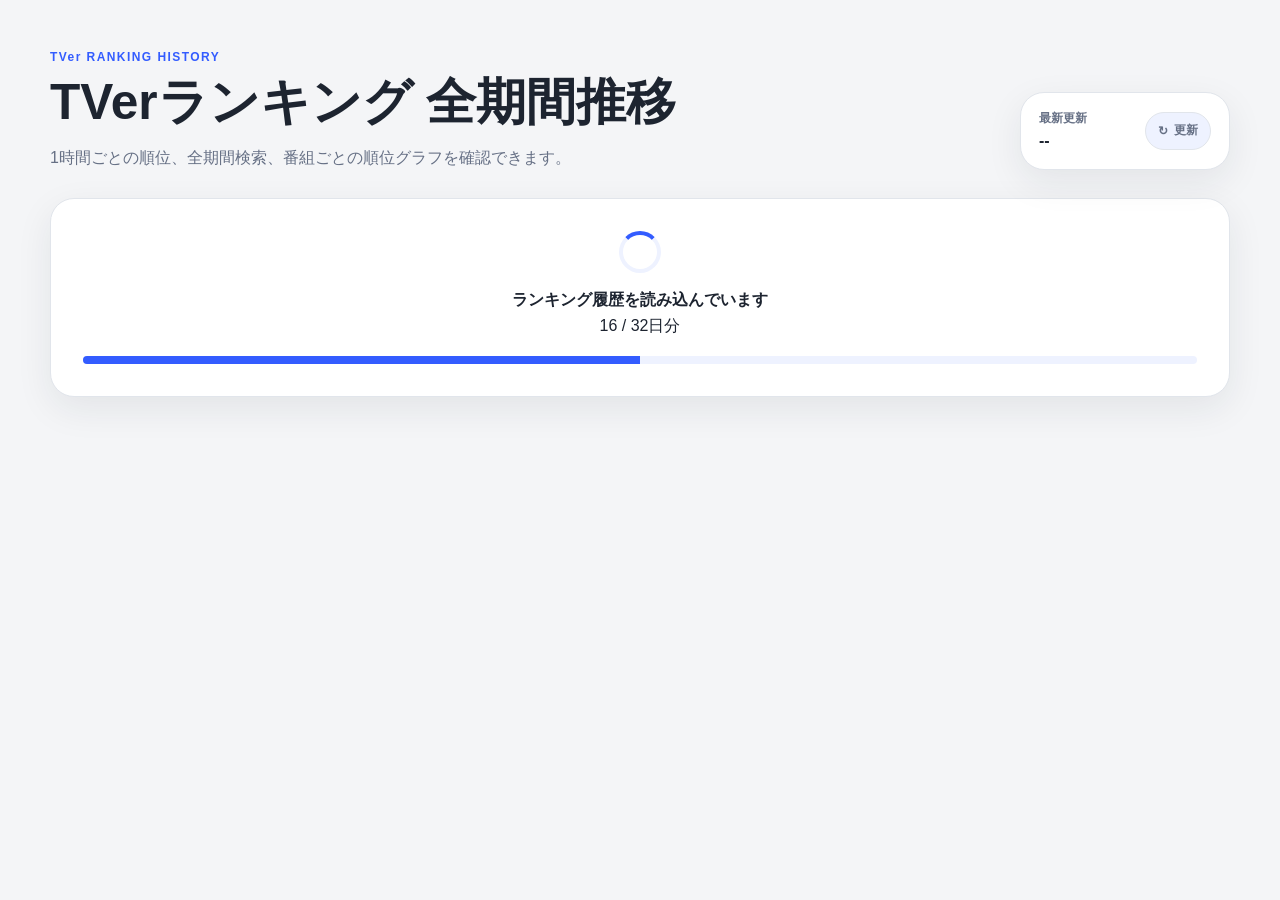
==== index.html @ 3a30c818 "Enable ranking tab hit highlights" ====
<!DOCTYPE html>
<html lang="ja">
<head>
  <meta charset="UTF-8">
  <meta name="viewport" content="width=device-width, initial-scale=1.0">
  <meta name="theme-color" content="#ffffff">
  <title>TVerランキング 全期間推移</title>
  <link rel="stylesheet" href="./css/style.css">
  <link rel="stylesheet" href="./css/refresh.css">
  <link rel="stylesheet" href="./css/ranking-tab-highlights.css">
</head>
<body>
  <main class="page-shell">
    <header class="page-header">
      <div>
        <p class="eyebrow">TVer RANKING HISTORY</p>
        <h1>TVerランキング 全期間推移</h1>
        <p class="page-description">1時間ごとの順位、全期間検索、番組ごとの順位グラフを確認できます。</p>
      </div>
      <div class="updated-card updated-card-with-action">
        <div class="updated-card-text"><span>最新更新</span><strong id="latestUpdatedAt">--</strong></div>
        <button id="refreshLatestButton" class="refresh-latest-button" type="button" disabled aria-label="最新データを再読み込み">
          <span class="refresh-icon" aria-hidden="true">↻</span>
          <span id="refreshLatestButtonText">更新</span>
        </button>
        <small id="refreshLatestStatus" class="refresh-latest-status" aria-live="polite"></small>
      </div>
    </header>
    <section id="loadingPanel" class="loading-panel" aria-live="polite">
      <div class="spinner" aria-hidden="true"></div>
      <strong id="loadingTitle">ランキング履歴を読み込んでいます</strong>
      <span id="loadingProgress">manifestを確認しています</span>
      <div class="progress-track"><div id="progressBar" class="progress-bar"></div></div>
    </section>
    <section id="appContent" hidden>
      <section class="control-panel">
        <div class="view-mode-tabs" role="tablist" aria-label="表示モード">
          <button class="view-mode-tab is-active" type="button" data-view-mode="snapshot" aria-selected="true">1時間ごと表示</button>
          <button class="view-mode-tab" type="button" data-view-mode="history" aria-selected="false">全期間検索</button>
          <button class="view-mode-tab" type="button" data-view-mode="graph" aria-selected="false">番組グラフ</button>
        </div>
        <div id="snapshotModePanel">
          <div class="date-select-panel"><label for="snapshotDateSelect">表示日</label><select id="snapshotDateSelect"></select></div>
          <div class="time-navigation">
            <button id="previousSnapshotButton" class="nav-button" type="button">← 前の取得時点</button>
            <div class="current-time-block"><span>表示中</span><strong id="currentObservedAt">--</strong><small id="snapshotPosition"></small></div>
            <button id="nextSnapshotButton" class="nav-button" type="button">次の取得時点 →</button>
          </div>
          <div class="search-panel">
            <label for="snapshotSearchInput">表示中の番組名・エピソード名で絞り込み</label>
            <div class="search-row"><input id="snapshotSearchInput" type="search" placeholder="現在の取得時点から検索"><button id="clearSnapshotSearchButton" type="button" disabled>クリア</button></div>
            <p id="snapshotSearchResultText" class="search-result"></p>
          </div>
        </div>
        <div id="historyModePanel" hidden>
          <div class="period-card"><span>検索対象期間</span><strong id="historyPeriodRange">--</strong></div>
          <div class="search-panel no-border">
            <label for="historySearchInput">番組名・エピソード名で全期間検索</label>
            <div class="search-row"><input id="historySearchInput" type="search" placeholder="全取得時点から検索"><button id="clearHistorySearchButton" type="button" disabled>クリア</button></div>
            <p id="historySearchResultText" class="search-result">番組名またはエピソード名を入力してください。</p>
          </div>
        </div>
        <div id="graphModePanel" hidden>
          <div class="graph-controls">
            <div class="graph-control"><label for="programSearchInput">番組名で絞り込み</label><input id="programSearchInput" type="search" placeholder="番組名を入力"></div>
            <div class="graph-control"><label for="programSelect">番組を選択</label><select id="programSelect"></select></div>
          </div>
          <p id="graphResultText" class="search-result"></p>
        </div>
        <div id="rankingTabs" class="ranking-tabs" role="tablist" aria-label="ランキング種別"></div>
      </section>
      <section id="warningMessage" class="warning-message" hidden></section>
      <section id="rankingSummary" class="summary-grid">
        <button class="summary-card is-active" type="button" data-filter="all"><span>ランクイン</span><strong id="rankedCount">0</strong><small>件</small></button>
        <button class="summary-card" type="button" data-filter="up"><span>順位アップ</span><strong id="upCount">0</strong><small>件</small></button>
        <button class="summary-card" type="button" data-filter="new"><span>新規ランクイン</span><strong id="newCount">0</strong><small>件</small></button>
        <button class="summary-card" type="button" data-filter="out"><span>今回圏外</span><strong id="outCount">0</strong><small>件</small></button>
      </section>
      <section id="rankingTableSection" class="table-card">
        <div class="section-heading"><div><p id="rankingTypeLabel" class="eyebrow">ランキング</p><h2 id="rankingTableTitle">順位表</h2></div><p id="tableNote">前回比は同じランキング種別の直前取得時点と比較します。</p></div>
        <div class="table-scroll"><table><thead><tr><th>順位</th><th>前回比</th><th>番組・エピソード</th><th>放送局</th><th>全期間最高</th><th id="historyTimeHeader">初登場時刻</th></tr></thead><tbody id="rankingTableBody"></tbody></table></div>
        <div id="emptyRankingMessage" class="empty-message" hidden></div>
      </section>
      <section id="graphSection" class="graph-card" hidden>
        <div class="section-heading"><div><p id="graphRankingTypeLabel" class="eyebrow">ランキング</p><h2 id="graphTitle">番組別順位推移</h2></div><p>上にあるほど順位が高く、系列はエピソードごとです。</p></div>
        <div id="graphLegend" class="graph-legend"></div>
        <div class="chart-scroll"><svg id="programChart" class="program-chart" role="img" aria-label="番組別順位推移グラフ"></svg></div>
        <div id="emptyGraphMessage" class="empty-message" hidden>番組を選択してください。</div>
      </section>
      <section id="outSection" class="out-section" hidden>
        <div class="section-heading"><div><p class="eyebrow">OUT</p><h2>今回圏外になったエピソード</h2></div></div>
        <div id="outList" class="out-list"></div>
      </section>
    </section>
  </main>
  <script src="./js/script.js" defer></script>
  <script src="./js/refresh.js" defer></script>
  <script src="./js/ranking-tab-highlights.js" defer></script>
</body>
</html>
---- css/style.css ----
:root{--bg:#f4f5f7;--surface:#fff;--subtle:#f8f9fb;--text:#1d2430;--muted:#667085;--border:#e1e5eb;--brand:#335cff;--brand-soft:#eef2ff;--up:#147d4f;--up-soft:#e9f8f0;--down:#c43d4f;--down-soft:#fff0f2;--new:#9a5b00;--new-soft:#fff5df;--shadow:0 12px 36px rgba(29,36,48,.08)}*{box-sizing:border-box}body{margin:0;color:var(--text);background:var(--bg);font-family:-apple-system,BlinkMacSystemFont,"Segoe UI","Yu Gothic",Meiryo,sans-serif;line-height:1.6}button,input,select{font:inherit}.page-shell{width:min(1180px,calc(100% - 32px));margin:auto;padding:48px 0 72px}.page-header{display:flex;justify-content:space-between;align-items:flex-end;gap:24px;margin-bottom:28px}.eyebrow{margin:0 0 6px;color:var(--brand);font-size:.75rem;font-weight:800;letter-spacing:.12em}.page-header h1{margin:0;font-size:clamp(1.9rem,4vw,3.1rem);line-height:1.2}.page-description{margin:12px 0 0;color:var(--muted)}.updated-card,.control-panel,.table-card,.out-section,.loading-panel,.graph-card{border:1px solid var(--border);border-radius:24px;background:var(--surface);box-shadow:var(--shadow)}.updated-card{min-width:210px;padding:16px 18px}.updated-card span,.current-time-block span,.period-card span{display:block;color:var(--muted);font-size:.75rem;font-weight:700}.loading-panel{padding:32px;text-align:center}.loading-panel strong,.loading-panel span{display:block}.spinner{width:42px;height:42px;margin:0 auto 14px;border:4px solid var(--brand-soft);border-top-color:var(--brand);border-radius:50%;animation:spin .8s linear infinite}.progress-track{height:8px;margin-top:18px;border-radius:999px;background:var(--brand-soft);overflow:hidden}.progress-bar{width:0;height:100%;background:var(--brand);transition:width .2s}@keyframes spin{to{transform:rotate(360deg)}}.control-panel{padding:20px}.view-mode-tabs{display:grid;grid-template-columns:repeat(3,minmax(0,1fr));gap:8px;margin-bottom:18px;padding:6px;border:1px solid var(--border);border-radius:16px;background:var(--subtle)}.view-mode-tab{min-height:44px;border:0;border-radius:11px;background:transparent;font-weight:900;cursor:pointer}.view-mode-tab.is-active{color:#fff;background:var(--brand)}.date-select-panel{display:flex;align-items:center;gap:12px;margin-bottom:16px}.date-select-panel label,.graph-control label{color:var(--muted);font-size:.8rem;font-weight:800}.date-select-panel select,.graph-control select,.graph-control input{min-height:46px;padding:10px 14px;border:1px solid var(--border);border-radius:12px;background:#fff}.date-select-panel select{min-width:190px}.time-navigation{display:grid;grid-template-columns:1fr 1.2fr 1fr;align-items:center;gap:16px}.nav-button,.search-row button{min-height:46px;padding:10px 16px;border:1px solid var(--border);border-radius:999px;background:var(--subtle);font-weight:700;cursor:pointer}.nav-button:disabled,.search-row button:disabled{opacity:.5;cursor:not-allowed}.current-time-block{text-align:center}.current-time-block strong{display:block;font-size:1.25rem}.current-time-block small{display:block;color:var(--muted)}.search-panel{margin-top:18px;padding-top:18px;border-top:1px solid var(--border)}.search-panel.no-border{border-top:0}.search-panel label{display:block;margin-bottom:8px;color:var(--muted);font-size:.8rem;font-weight:800}.search-row{display:flex;gap:8px}.search-row input{width:100%;min-height:46px;padding:10px 14px;border:1px solid var(--border);border-radius:12px}.search-result{min-height:1.5em;margin:6px 0 0;color:var(--muted);font-size:.78rem}.period-card{padding:14px 16px;border:1px solid var(--border);border-radius:14px;background:var(--subtle);text-align:center}.graph-controls{display:grid;grid-template-columns:minmax(0,1fr) minmax(0,1.5fr);gap:14px}.graph-control{display:grid;gap:8px}.ranking-tabs{display:flex;gap:8px;margin-top:20px;padding-top:18px;border-top:1px solid var(--border);overflow-x:auto}.ranking-tab{flex:0 0 auto;padding:9px 16px;border:1px solid var(--border);border-radius:999px;background:#fff;font-weight:800;cursor:pointer}.ranking-tab[aria-selected="true"]{color:#fff;border-color:var(--brand);background:var(--brand)}.warning-message{margin-top:18px;padding:14px 16px;border:1px solid #f0c7ce;border-radius:14px;color:var(--down);background:var(--down-soft)}.summary-grid{display:grid;grid-template-columns:repeat(4,minmax(0,1fr));gap:12px;margin:20px 0}.summary-card{padding:16px 18px;border:1px solid var(--border);border-radius:16px;background:#fff;text-align:left;cursor:pointer}.summary-card.is-active{border-color:var(--brand);background:var(--brand-soft);box-shadow:inset 0 0 0 1px var(--brand)}.summary-card span{display:block;color:var(--muted);font-size:.8rem;font-weight:700}.summary-card strong{font-size:1.8rem}.summary-card small{margin-left:3px;color:var(--muted)}.table-card,.out-section,.graph-card{padding:24px}.graph-card{margin-top:20px}.section-heading{display:flex;justify-content:space-between;align-items:flex-end;gap:24px;margin-bottom:18px}.section-heading h2{margin:0}.section-heading>p{margin:0;color:var(--muted);font-size:.8rem;text-align:right}.table-scroll,.chart-scroll{overflow-x:auto}table{width:100%;min-width:860px;border-collapse:collapse;table-layout:fixed}th,td{padding:14px 12px;border-bottom:1px solid var(--border);text-align:left;vertical-align:middle}th{color:var(--muted);background:var(--subtle);font-size:.76rem}.rank-value{font-size:1.2rem;font-weight:900}.change-badge{display:inline-flex;min-width:58px;justify-content:center;padding:5px 9px;border-radius:999px;font-size:.8rem;font-weight:900}.change-badge.up{color:var(--up);background:var(--up-soft)}.change-badge.down{color:var(--down);background:var(--down-soft)}.change-badge.keep{color:var(--muted);background:#f1f3f5}.change-badge.new{color:var(--new);background:var(--new-soft)}.program-title{display:block;font-weight:800}.episode-title{display:block;margin-top:2px;color:var(--muted);font-size:.82rem}.empty-message{padding:28px 12px;color:var(--muted);text-align:center}.out-section{margin-top:20px}.out-list{display:grid;gap:10px}.out-item{display:grid;grid-template-columns:82px minmax(0,1fr) auto;gap:14px;align-items:center;padding:14px 16px;border:1px solid #f0c7ce;border-radius:16px;background:var(--down-soft)}.out-badge{display:inline-flex;justify-content:center;padding:5px 8px;border-radius:999px;color:var(--down);background:#fff;font-weight:900}.graph-legend{display:flex;flex-wrap:wrap;gap:10px;margin-bottom:14px}.legend-item{display:inline-flex;align-items:center;gap:7px;padding:7px 10px;border:1px solid var(--border);border-radius:999px;background:var(--subtle);font-size:.78rem}.legend-swatch{width:10px;height:10px;border-radius:50%;flex:0 0 auto}.program-chart{display:block;min-width:920px;background:#fff}.chart-grid-line{stroke:#dfe4ec;stroke-width:1}.chart-grid-line.vertical{stroke-dasharray:4 5}.chart-axis-label{fill:var(--muted);font-size:12px}.chart-point{cursor:pointer;stroke:#fff;stroke-width:1.5}[hidden]{display:none!important}@media(max-width:760px){.page-header{display:block}.updated-card{margin-top:18px}.view-mode-tabs{grid-template-columns:1fr}.time-navigation{grid-template-columns:1fr}.graph-controls{grid-template-columns:1fr}.summary-grid{grid-template-columns:repeat(2,1fr)}.section-heading{display:block}.section-heading>p{margin-top:8px;text-align:left}.out-item{grid-template-columns:70px 1fr}.out-item>:last-child{grid-column:2}.date-select-panel{align-items:stretch;flex-direction:column}.date-select-panel select{width:100%}}@media(max-width:520px){.page-shell{width:min(100% - 20px,1180px);padding-top:24px}.view-mode-tab{font-size:.82rem}.search-row{align-items:stretch}.search-row button{padding-inline:10px}.table-card,.out-section,.graph-card{padding:16px}}
---- css/refresh.css ----
.updated-card-with-action{display:grid;grid-template-columns:minmax(0,1fr) auto;align-items:center;gap:8px 12px}.updated-card-text{min-width:0}.refresh-latest-button{display:inline-flex;align-items:center;justify-content:center;gap:6px;min-height:38px;padding:7px 12px;border:1px solid var(--border);border-radius:999px;color:var(--brand);background:var(--brand-soft);font-weight:800;cursor:pointer;white-space:nowrap}.refresh-latest-button:hover:not(:disabled){border-color:var(--brand)}.refresh-latest-button:disabled{opacity:.55;cursor:not-allowed}.refresh-icon{display:inline-block;font-size:1.1rem;line-height:1}.refresh-icon.is-spinning{animation:refresh-spin .8s linear infinite}.refresh-latest-status{grid-column:1/-1;min-height:1.3em;color:var(--muted);font-size:.7rem}.refresh-latest-status:empty{display:none}@keyframes refresh-spin{to{transform:rotate(360deg)}}@media(max-width:760px){.updated-card-with-action{grid-template-columns:minmax(0,1fr) auto}.refresh-latest-button{min-height:40px}}
---- css/ranking-tab-highlights.css ----
.ranking-tab{display:inline-flex;align-items:center;gap:6px;transition:border-color .15s ease,background-color .15s ease,color .15s ease}.ranking-tab.has-search-result:not([aria-selected="true"]),.ranking-tab.has-graph-history:not([aria-selected="true"]){color:var(--brand);border-color:var(--brand);background:var(--brand-soft)}.ranking-tab-count{display:inline-flex;min-width:22px;height:22px;align-items:center;justify-content:center;padding:0 6px;border-radius:999px;color:#fff;background:var(--brand);font-size:.72rem;font-weight:900;line-height:1}.ranking-tab[aria-selected="true"] .ranking-tab-count{color:var(--brand);background:#fff}
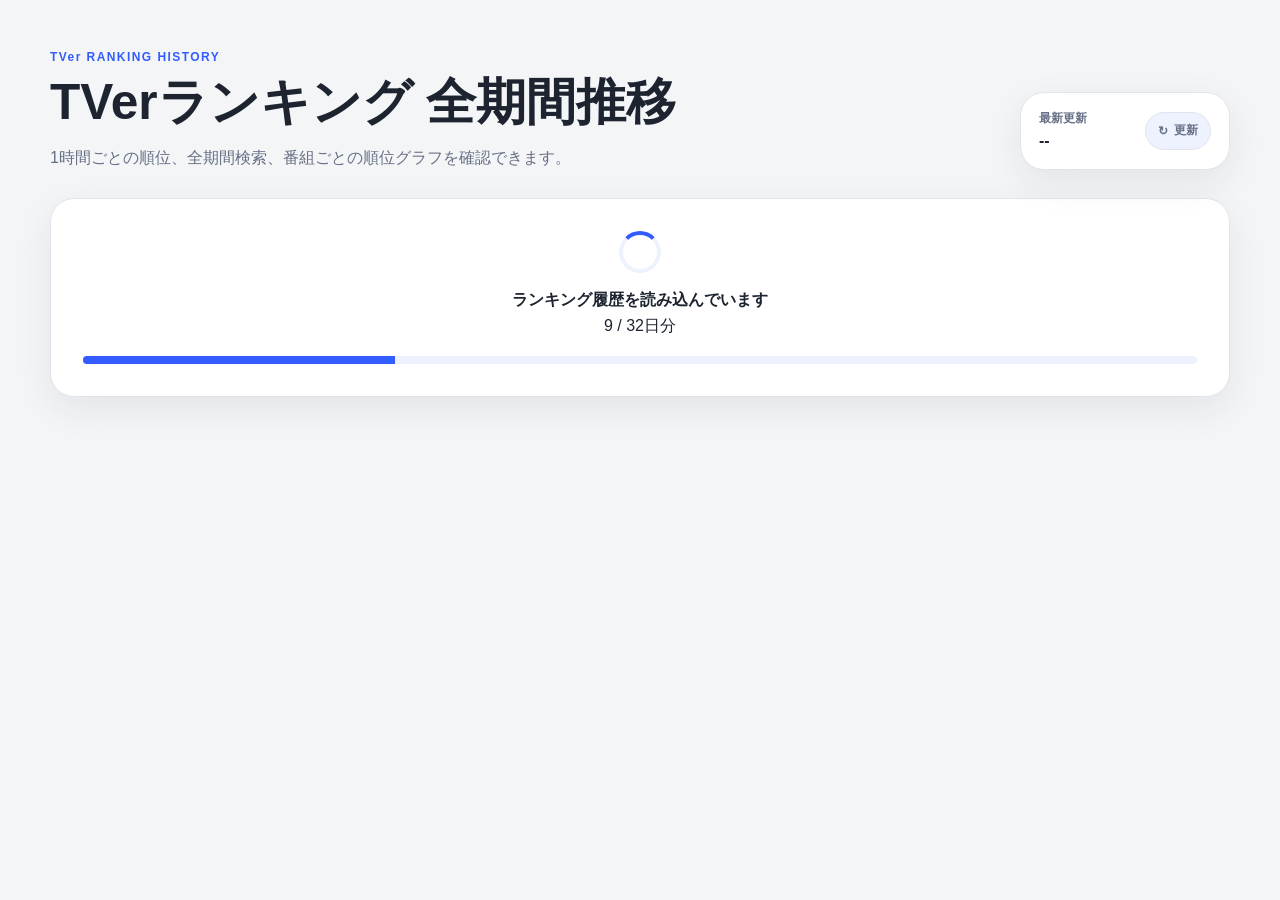
==== commit 3806ed10: "Load daily ranking cache before app data fetches" ====
--- a/index.html
+++ b/index.html
@@ -93,6 +93,7 @@
       </section>
     </section>
   </main>
+  <script src="./js/ranking-data-cache.js" defer></script>
   <script src="./js/script.js" defer></script>
   <script src="./js/refresh.js" defer></script>
   <script src="./js/ranking-tab-highlights.js" defer></script>
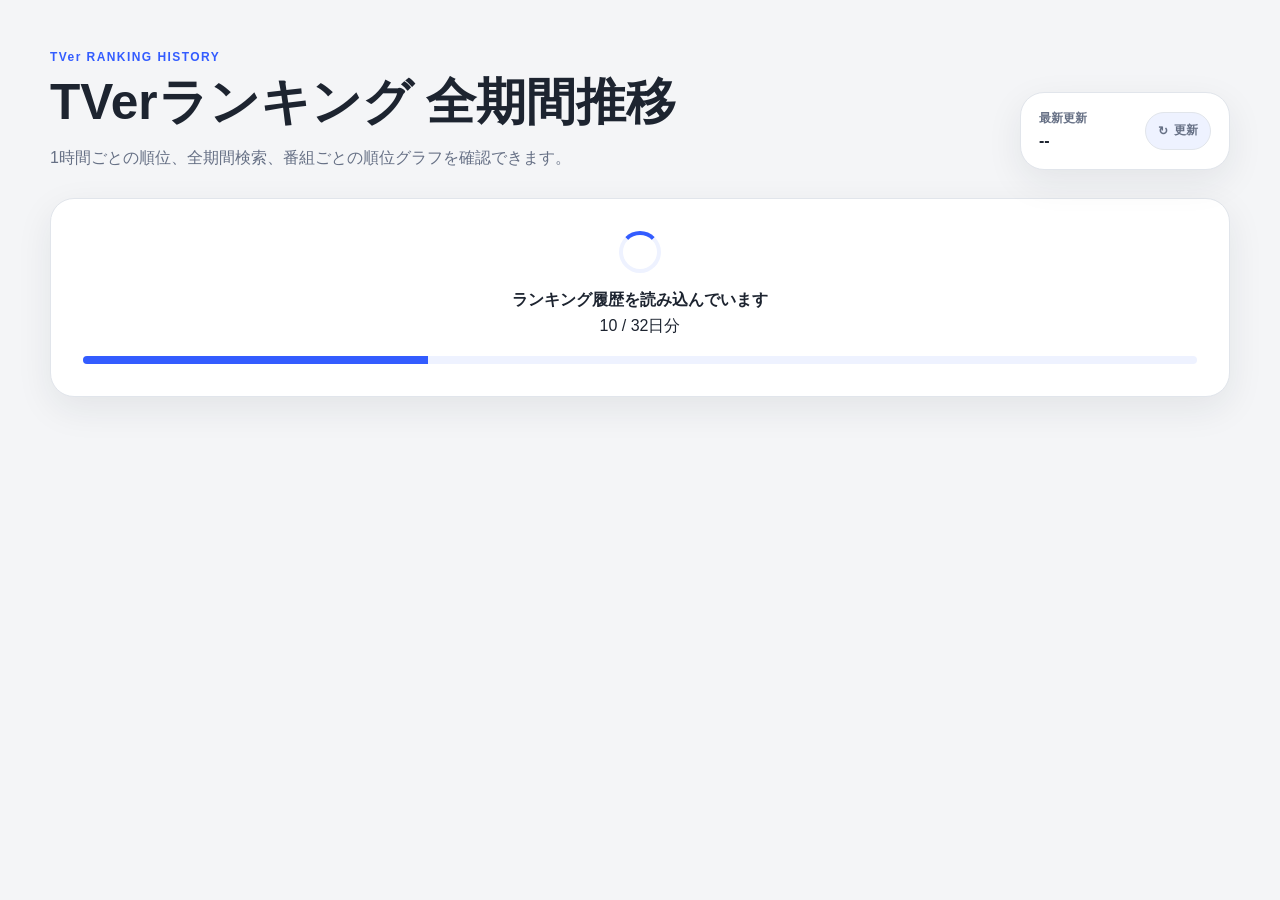
==== commit 8e4245e7: "Enable unified responsive search comboboxes" ====
--- a/index.html
+++ b/index.html
@@ -8,6 +8,7 @@
   <link rel="stylesheet" href="./css/style.css">
   <link rel="stylesheet" href="./css/refresh.css">
   <link rel="stylesheet" href="./css/ranking-tab-highlights.css">
+  <link rel="stylesheet" href="./css/search-combobox.css">
 </head>
 <body>
   <main class="page-shell">
@@ -48,7 +49,7 @@
           </div>
           <div class="search-panel">
             <label for="snapshotSearchInput">表示中の番組名・エピソード名で絞り込み</label>
-            <div class="search-row"><input id="snapshotSearchInput" type="search" placeholder="現在の取得時点から検索"><button id="clearSnapshotSearchButton" type="button" disabled>クリア</button></div>
+            <div class="search-row"><input id="snapshotSearchInput" type="search" placeholder="番組名・エピソード名を検索"><button id="clearSnapshotSearchButton" type="button" disabled>クリア</button></div>
             <p id="snapshotSearchResultText" class="search-result"></p>
           </div>
         </div>
@@ -56,7 +57,7 @@
           <div class="period-card"><span>検索対象期間</span><strong id="historyPeriodRange">--</strong></div>
           <div class="search-panel no-border">
             <label for="historySearchInput">番組名・エピソード名で全期間検索</label>
-            <div class="search-row"><input id="historySearchInput" type="search" placeholder="全取得時点から検索"><button id="clearHistorySearchButton" type="button" disabled>クリア</button></div>
+            <div class="search-row"><input id="historySearchInput" type="search" placeholder="番組名・エピソード名を検索"><button id="clearHistorySearchButton" type="button" disabled>クリア</button></div>
             <p id="historySearchResultText" class="search-result">番組名またはエピソード名を入力してください。</p>
           </div>
         </div>
@@ -97,5 +98,6 @@
   <script src="./js/script.js" defer></script>
   <script src="./js/refresh.js" defer></script>
   <script src="./js/ranking-tab-highlights.js" defer></script>
+  <script src="./js/search-combobox.js" defer></script>
 </body>
 </html>
--- a/css/search-combobox.css
+++ b/css/search-combobox.css
@@ -0,0 +1 @@
+.search-panel,.search-row{min-width:0}.search-row.search-combobox-row{position:relative;display:block;width:100%;min-width:0}.search-row.search-combobox-row input{display:block;width:100%;max-width:100%;min-width:0;min-height:48px;padding:10px 48px 10px 14px;border:1px solid var(--border);border-radius:12px;background:#fff;box-sizing:border-box}.search-row.search-combobox-row input:focus{outline:2px solid var(--brand-soft);border-color:var(--brand)}.search-combobox-clear{position:absolute;top:50%;right:7px;z-index:3;width:36px;height:36px;min-height:36px!important;padding:0!important;border:0!important;border-radius:50%!important;background:transparent!important;color:var(--muted);font-size:1.35rem;font-weight:500;line-height:1;transform:translateY(-50%);cursor:pointer}.search-combobox-clear:hover,.search-combobox-clear:focus-visible{background:var(--subtle)!important;color:var(--text)}.search-combobox-clear:disabled{opacity:0;pointer-events:none}.search-combobox-dropdown{position:absolute;top:calc(100% + 6px);left:0;right:0;z-index:1000;width:auto;max-width:100%;max-height:min(52vh,380px);overflow-y:auto;overflow-x:hidden;border:1px solid var(--border);border-radius:14px;background:#fff;box-shadow:0 16px 40px rgba(29,36,48,.16);overscroll-behavior:contain}.search-combobox-group-label{position:sticky;top:0;z-index:1;padding:7px 12px;border-bottom:1px solid var(--border);background:var(--subtle);color:var(--muted);font-size:.72rem;font-weight:900;letter-spacing:.04em}.search-combobox-option{display:block;width:100%;min-width:0;min-height:48px;padding:10px 12px;border:0;border-bottom:1px solid var(--border);background:#fff;color:var(--text);text-align:left;cursor:pointer}.search-combobox-option:last-child{border-bottom:0}.search-combobox-option:hover,.search-combobox-option.is-highlighted{background:var(--brand-soft)}.search-combobox-option-main,.search-combobox-option-sub{display:block;max-width:100%;overflow-wrap:anywhere;word-break:break-word}.search-combobox-option-main{font-weight:800}.search-combobox-option-sub{margin-top:2px;color:var(--muted);font-size:.78rem}.search-combobox-empty{padding:14px 12px;color:var(--muted);font-size:.82rem;text-align:center}@media(max-width:520px){.search-combobox-dropdown{left:0;right:0;max-width:calc(100vw - 40px);max-height:46vh}.search-combobox-option{padding:11px 10px}.search-combobox-option-main{font-size:.9rem}.search-combobox-option-sub{font-size:.75rem}}
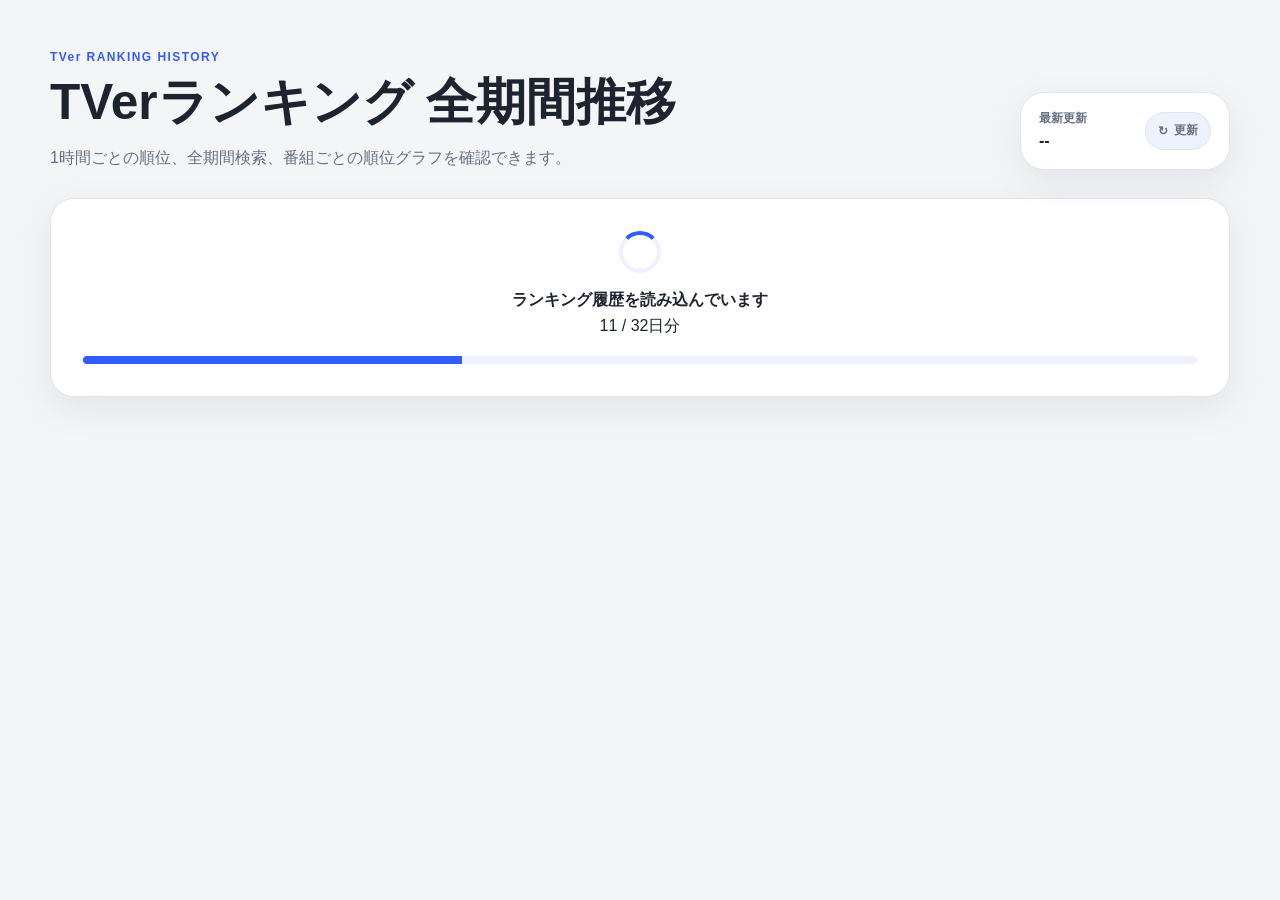
==== commit 30384de7: "Update index.html" ====
--- a/index.html
+++ b/index.html
@@ -83,7 +83,7 @@
         <div id="emptyRankingMessage" class="empty-message" hidden></div>
       </section>
       <section id="graphSection" class="graph-card" hidden>
-        <div class="section-heading"><div><p id="graphRankingTypeLabel" class="eyebrow">ランキング</p><h2 id="graphTitle">番組別順位推移</h2></div><p>上にあるほど順位が高く、系列はエピソードごとです。</p></div>
+        <div class="section-heading"><div><p id="graphRankingTypeLabel" class="eyebrow">ランキング</p><h2 id="graphTitle">番組別順位推移</h2></div><p>放送話ごとに系列が分かれています。</p></div>
         <div id="graphLegend" class="graph-legend"></div>
         <div class="chart-scroll"><svg id="programChart" class="program-chart" role="img" aria-label="番組別順位推移グラフ"></svg></div>
         <div id="emptyGraphMessage" class="empty-message" hidden>番組を選択してください。</div>
@@ -100,4 +100,4 @@
   <script src="./js/ranking-tab-highlights.js" defer></script>
   <script src="./js/search-combobox.js" defer></script>
 </body>
-</html>+</html>
--- a/css/search-combobox.css
+++ b/css/search-combobox.css
@@ -1 +1 @@
-.search-panel,.search-row{min-width:0}.search-row.search-combobox-row{position:relative;display:block;width:100%;min-width:0}.search-row.search-combobox-row input{display:block;width:100%;max-width:100%;min-width:0;min-height:48px;padding:10px 48px 10px 14px;border:1px solid var(--border);border-radius:12px;background:#fff;box-sizing:border-box}.search-row.search-combobox-row input:focus{outline:2px solid var(--brand-soft);border-color:var(--brand)}.search-combobox-clear{position:absolute;top:50%;right:7px;z-index:3;width:36px;height:36px;min-height:36px!important;padding:0!important;border:0!important;border-radius:50%!important;background:transparent!important;color:var(--muted);font-size:1.35rem;font-weight:500;line-height:1;transform:translateY(-50%);cursor:pointer}.search-combobox-clear:hover,.search-combobox-clear:focus-visible{background:var(--subtle)!important;color:var(--text)}.search-combobox-clear:disabled{opacity:0;pointer-events:none}.search-combobox-dropdown{position:absolute;top:calc(100% + 6px);left:0;right:0;z-index:1000;width:auto;max-width:100%;max-height:min(52vh,380px);overflow-y:auto;overflow-x:hidden;border:1px solid var(--border);border-radius:14px;background:#fff;box-shadow:0 16px 40px rgba(29,36,48,.16);overscroll-behavior:contain}.search-combobox-group-label{position:sticky;top:0;z-index:1;padding:7px 12px;border-bottom:1px solid var(--border);background:var(--subtle);color:var(--muted);font-size:.72rem;font-weight:900;letter-spacing:.04em}.search-combobox-option{display:block;width:100%;min-width:0;min-height:48px;padding:10px 12px;border:0;border-bottom:1px solid var(--border);background:#fff;color:var(--text);text-align:left;cursor:pointer}.search-combobox-option:last-child{border-bottom:0}.search-combobox-option:hover,.search-combobox-option.is-highlighted{background:var(--brand-soft)}.search-combobox-option-main,.search-combobox-option-sub{display:block;max-width:100%;overflow-wrap:anywhere;word-break:break-word}.search-combobox-option-main{font-weight:800}.search-combobox-option-sub{margin-top:2px;color:var(--muted);font-size:.78rem}.search-combobox-empty{padding:14px 12px;color:var(--muted);font-size:.82rem;text-align:center}@media(max-width:520px){.search-combobox-dropdown{left:0;right:0;max-width:calc(100vw - 40px);max-height:46vh}.search-combobox-option{padding:11px 10px}.search-combobox-option-main{font-size:.9rem}.search-combobox-option-sub{font-size:.75rem}}+.search-panel,.search-row{min-width:0}.search-row.search-combobox-row{position:relative;display:block;width:100%;min-width:0}.search-row.search-combobox-row input{display:block;width:100%;max-width:100%;min-width:0;min-height:48px;padding:10px 48px 10px 14px;border:1px solid var(--border);border-radius:12px;background:#fff;box-sizing:border-box}.search-row.search-combobox-row input:focus{outline:2px solid var(--brand-soft);border-color:var(--brand)}.search-combobox-clear{position:absolute;top:50%;right:7px;z-index:3;width:36px;height:36px;min-height:36px!important;padding:0!important;border:0!important;border-radius:50%!important;background:transparent!important;color:var(--muted);font-size:1.35rem;font-weight:500;line-height:1;transform:translateY(-50%);cursor:pointer}.search-combobox-clear:hover,.search-combobox-clear:focus-visible{background:var(--subtle)!important;color:var(--text)}.search-combobox-clear:disabled{opacity:0;pointer-events:none}.search-combobox-dropdown{position:absolute;top:calc(100% + 6px);left:0;right:0;z-index:1000;width:auto;max-width:100%;max-height:min(52vh,380px);overflow-y:auto;overflow-x:hidden;border:1px solid var(--border);border-radius:14px;background:#fff;box-shadow:0 16px 40px rgba(29,36,48,.16);overscroll-behavior:contain}.search-combobox-group-label{position:sticky;top:0;z-index:1;padding:7px 12px;border-bottom:1px solid var(--border);background:var(--subtle);color:var(--muted);font-size:.72rem;font-weight:900;letter-spacing:.04em}.search-combobox-option{display:block;width:100%;min-width:0;min-height:48px;padding:10px 12px;border:0;border-bottom:1px solid var(--border);background:#fff;color:var(--text);text-align:left;cursor:pointer}.search-combobox-option:last-child{border-bottom:0}.search-combobox-option:hover,.search-combobox-option.is-highlighted{background:var(--brand-soft)}.search-combobox-option-main,.search-combobox-option-sub{display:block;max-width:100%;overflow-wrap:anywhere;word-break:break-word}.search-combobox-option-main{font-weight:800}.search-combobox-option-sub{margin-top:2px;color:var(--muted);font-size:.78rem}.search-combobox-empty{padding:14px 12px;color:var(--muted);font-size:.82rem;text-align:center}.graph-controls.graph-controls-combobox{grid-template-columns:minmax(0,1fr)}.graph-search-combobox{position:relative;min-width:0}.graph-search-combobox input{display:block;width:100%;max-width:100%;min-width:0;padding-right:48px}.graph-select-control-hidden{display:none!important}.graph-combobox-clear{top:auto;right:7px;bottom:5px;transform:none}.graph-search-combobox .search-combobox-dropdown{top:calc(100% + 6px)}@media(max-width:520px){.search-combobox-dropdown{left:0;right:0;max-width:calc(100vw - 40px);max-height:46vh}.search-combobox-option{padding:11px 10px}.search-combobox-option-main{font-size:.9rem}.search-combobox-option-sub{font-size:.75rem}.graph-search-combobox .search-combobox-dropdown{max-width:100%}}
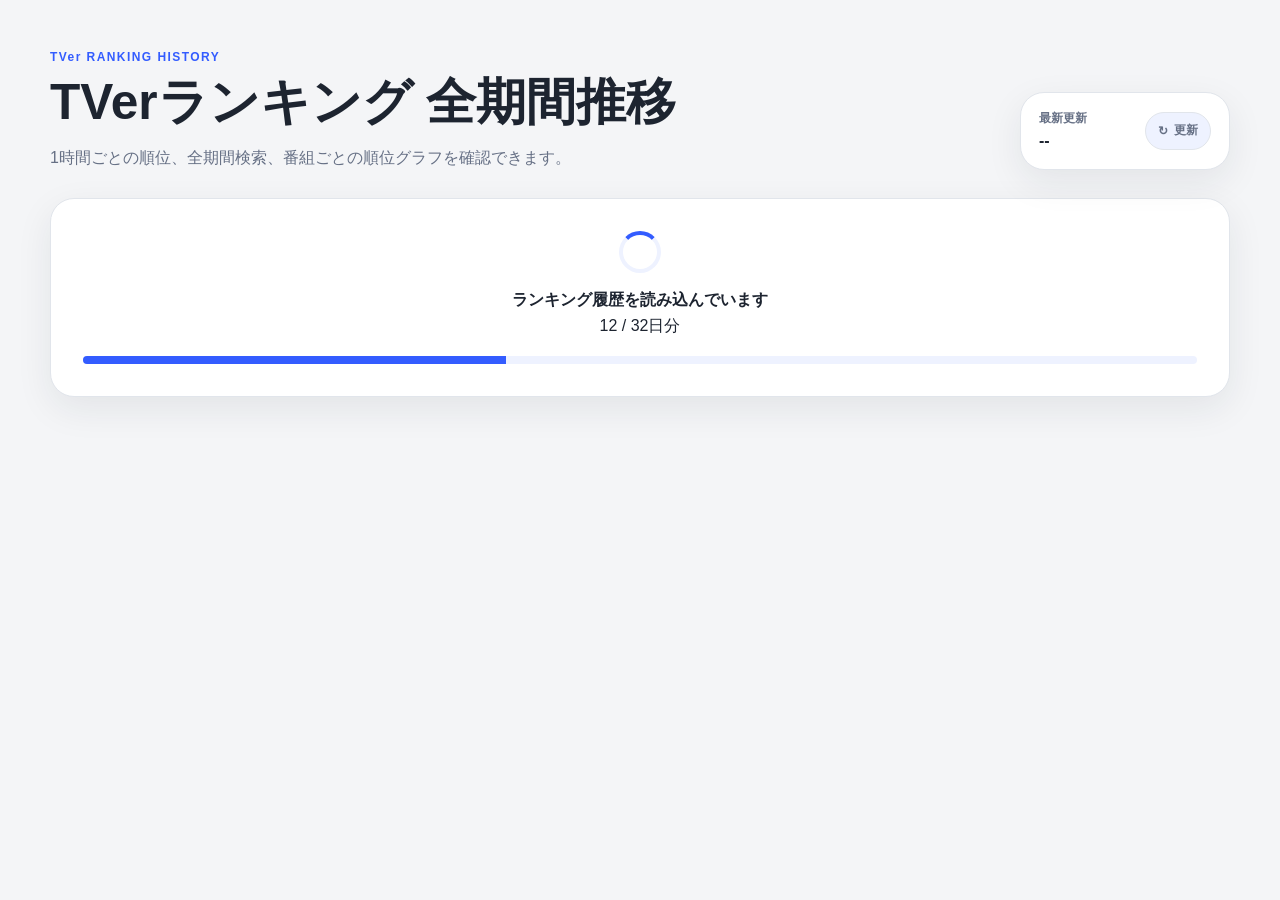
==== commit c5712da0: "Load ranking row graph links" ====
--- a/index.html
+++ b/index.html
@@ -9,6 +9,8 @@
   <link rel="stylesheet" href="./css/refresh.css">
   <link rel="stylesheet" href="./css/ranking-tab-highlights.css">
   <link rel="stylesheet" href="./css/search-combobox.css">
+  <link rel="stylesheet" href="./css/graph-enhancements.css">
+  <link rel="stylesheet" href="./css/table-graph-links.css">
 </head>
 <body>
   <main class="page-shell">
@@ -99,5 +101,7 @@
   <script src="./js/refresh.js" defer></script>
   <script src="./js/ranking-tab-highlights.js" defer></script>
   <script src="./js/search-combobox.js" defer></script>
+  <script src="./js/graph-enhancements.js" defer></script>
+  <script src="./js/table-graph-links.js" defer></script>
 </body>
 </html>
--- a/css/ranking-tab-highlights.css
+++ b/css/ranking-tab-highlights.css
@@ -1 +1 @@
-.ranking-tab{display:inline-flex;align-items:center;gap:6px;transition:border-color .15s ease,background-color .15s ease,color .15s ease}.ranking-tab.has-search-result:not([aria-selected="true"]),.ranking-tab.has-graph-history:not([aria-selected="true"]){color:var(--brand);border-color:var(--brand);background:var(--brand-soft)}.ranking-tab-count{display:inline-flex;min-width:22px;height:22px;align-items:center;justify-content:center;padding:0 6px;border-radius:999px;color:#fff;background:var(--brand);font-size:.72rem;font-weight:900;line-height:1}.ranking-tab[aria-selected="true"] .ranking-tab-count{color:var(--brand);background:#fff}+.ranking-tab{display:inline-flex;align-items:center;gap:6px;transition:border-color .15s ease,background-color .15s ease,color .15s ease,opacity .15s ease}.ranking-tab.has-search-result:not([aria-selected="true"]),.ranking-tab.has-graph-history:not([aria-selected="true"]){color:var(--brand);border-color:var(--brand);background:var(--brand-soft)}.ranking-tab-count{display:inline-flex;min-width:22px;height:22px;align-items:center;justify-content:center;padding:0 6px;border-radius:999px;color:#fff;background:var(--brand);font-size:.72rem;font-weight:900;line-height:1}.ranking-tab[aria-selected="true"] .ranking-tab-count{color:var(--brand);background:#fff}.ranking-tab.is-unavailable,.ranking-tab:disabled{color:var(--muted)!important;border-color:var(--border)!important;background:var(--subtle)!important;opacity:.48;cursor:not-allowed;box-shadow:none!important}
--- a/css/graph-enhancements.css
+++ b/css/graph-enhancements.css
@@ -0,0 +1 @@
+.graph-card .section-heading{gap:12px}.graph-share-actions{display:flex;justify-content:flex-end;margin:0 0 12px}.graph-share-button{min-height:42px;padding:9px 14px;border:1px solid var(--brand);border-radius:12px;background:var(--brand);color:#fff;font-weight:800;cursor:pointer}.graph-share-button:disabled{opacity:.45;cursor:not-allowed}.chart-scroll{position:relative}.graph-chart-wrap{display:flex;align-items:stretch;min-width:0}.graph-y-axis{position:sticky;left:0;z-index:5;flex:0 0 62px;height:560px;background:#fff;border-right:1px solid var(--border);pointer-events:none}.graph-y-axis-label{position:absolute;right:10px;color:var(--muted);font-size:12px;line-height:1;transform:translateY(-50%);white-space:nowrap}.graph-chart-scroll-inner{min-width:0;overflow-x:auto;overflow-y:hidden;flex:1}.graph-chart-scroll-inner .program-chart{display:block}.program-chart .chart-axis-label.y-axis-source{opacity:0}@media(max-width:520px){.graph-share-actions{justify-content:stretch}.graph-share-button{width:100%}.graph-y-axis{flex-basis:54px}.graph-y-axis-label{right:8px;font-size:11px}}
--- a/css/table-graph-links.css
+++ b/css/table-graph-links.css
@@ -0,0 +1 @@
+.table-graph-header,.table-graph-cell{width:64px;min-width:64px;text-align:center}.table-graph-cell{padding-left:8px!important;padding-right:8px!important}.table-graph-button{display:inline-flex;align-items:center;justify-content:center;width:44px;height:44px;padding:0;border:1px solid var(--border);border-radius:12px;background:#fff;color:var(--brand);cursor:pointer;transition:background-color .15s ease,border-color .15s ease,transform .15s ease}.table-graph-button svg{width:22px;height:22px}.table-graph-button:hover,.table-graph-button:focus-visible{border-color:var(--brand);background:var(--brand-soft);outline:none}.table-graph-button:active{transform:scale(.96)}@media(max-width:520px){.table-graph-header,.table-graph-cell{width:56px;min-width:56px}.table-graph-cell{padding-left:6px!important;padding-right:6px!important}}
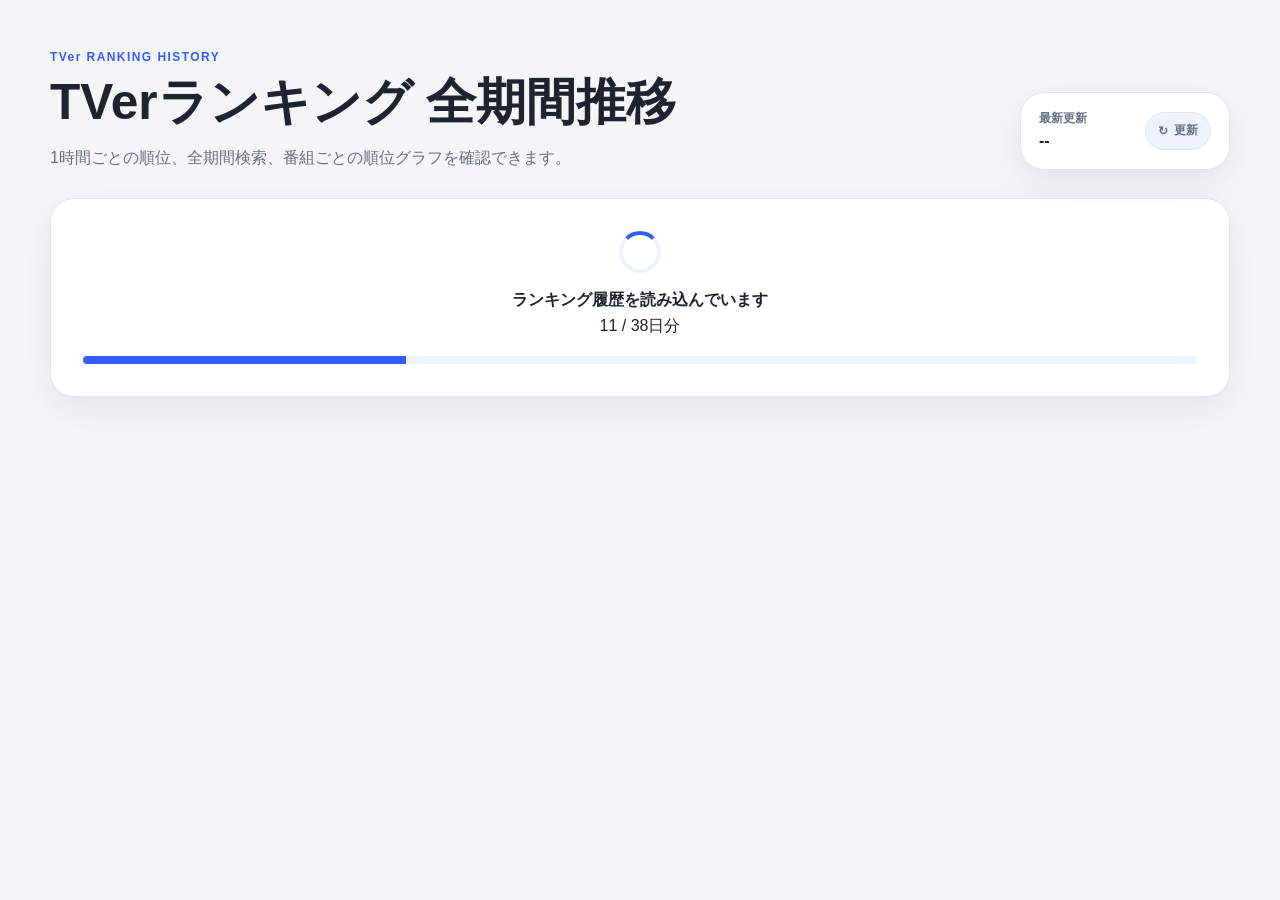
==== commit 0851eb82: "Load clickable ranking timestamp links" ====
--- a/index.html
+++ b/index.html
@@ -11,6 +11,7 @@
   <link rel="stylesheet" href="./css/search-combobox.css">
   <link rel="stylesheet" href="./css/graph-enhancements.css">
   <link rel="stylesheet" href="./css/table-graph-links.css">
+  <link rel="stylesheet" href="./css/table-time-links.css">
 </head>
 <body>
   <main class="page-shell">
@@ -103,5 +104,6 @@
   <script src="./js/search-combobox.js" defer></script>
   <script src="./js/graph-enhancements.js" defer></script>
   <script src="./js/table-graph-links.js" defer></script>
+  <script src="./js/table-time-links.js" defer></script>
 </body>
-</html>
+</html>
--- a/css/table-time-links.css
+++ b/css/table-time-links.css
@@ -0,0 +1 @@
+.table-time-link{display:inline-flex;align-items:center;min-height:36px;padding:4px 2px;border:0;background:transparent;color:var(--brand);font:inherit;font-weight:700;text-decoration:underline;text-decoration-thickness:1px;text-underline-offset:3px;cursor:pointer}.table-time-link:hover,.table-time-link:focus-visible{color:var(--text);text-decoration-thickness:2px}.table-time-link:focus-visible{outline:2px solid var(--brand-soft);outline-offset:2px;border-radius:6px}@media(max-width:520px){.table-time-link{min-height:44px;padding:6px 2px}}
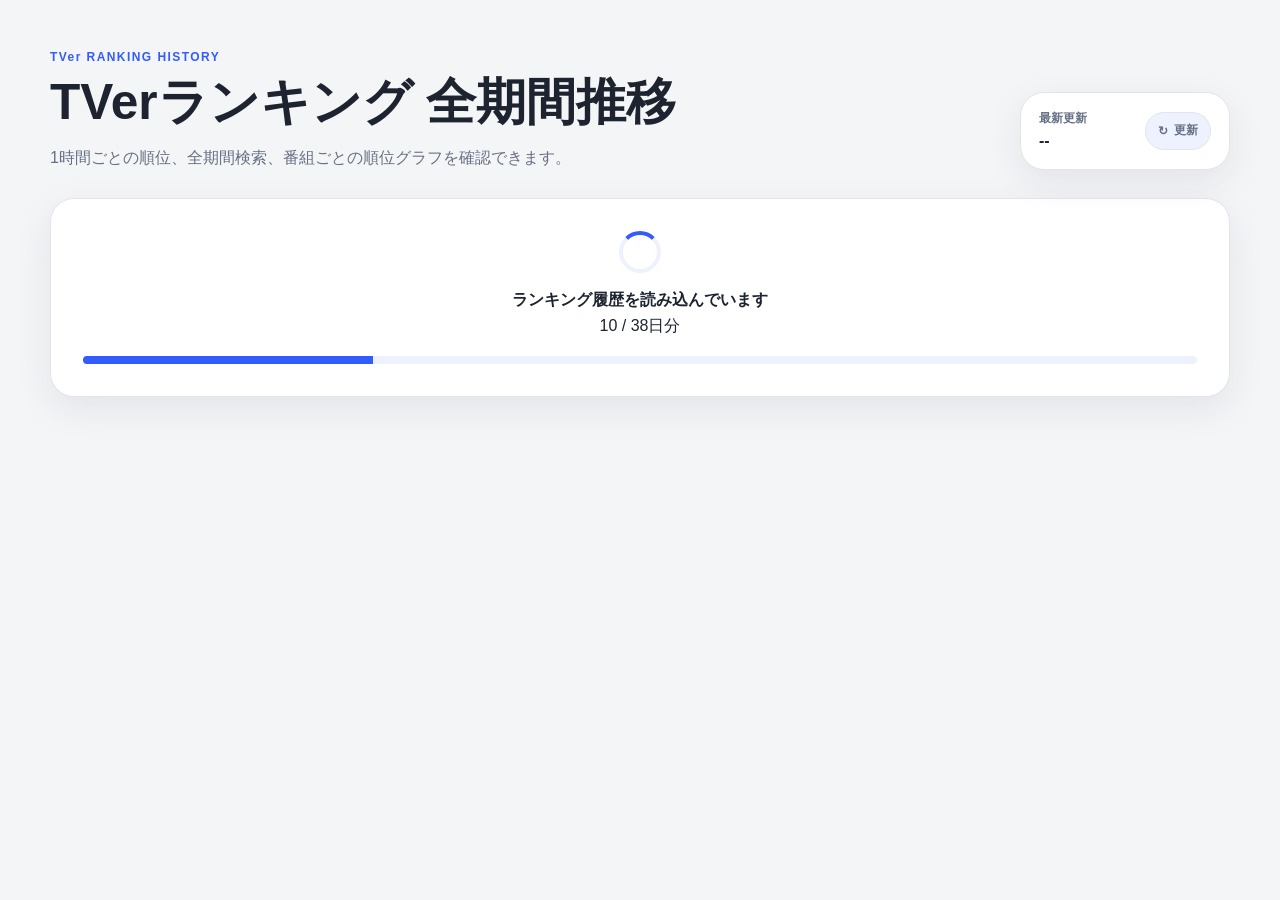
==== commit f2ca56b1: "Load rank duration table feature" ====
--- a/index.html
+++ b/index.html
@@ -12,6 +12,7 @@
   <link rel="stylesheet" href="./css/graph-enhancements.css">
   <link rel="stylesheet" href="./css/table-graph-links.css">
   <link rel="stylesheet" href="./css/table-time-links.css">
+  <link rel="stylesheet" href="./css/rank-duration-table.css">
 </head>
 <body>
   <main class="page-shell">
@@ -105,5 +106,6 @@
   <script src="./js/graph-enhancements.js" defer></script>
   <script src="./js/table-graph-links.js" defer></script>
   <script src="./js/table-time-links.js" defer></script>
+  <script src="./js/rank-duration-table.js" defer></script>
 </body>
 </html>
--- a/css/rank-duration-table.css
+++ b/css/rank-duration-table.css
@@ -0,0 +1 @@
+.rank-duration-card{margin-top:20px}.rank-duration-heading{display:flex;align-items:flex-start;justify-content:space-between;gap:16px;margin-bottom:14px}.rank-duration-heading h2{margin:0}.rank-duration-heading .eyebrow{margin-bottom:4px}.rank-duration-note{margin:6px 0 0;color:var(--muted);font-size:.82rem}.rank-duration-share-button{flex:0 0 auto;min-height:44px;padding:9px 14px;border:1px solid var(--brand);border-radius:12px;background:var(--brand);color:#fff;font-weight:800;cursor:pointer}.rank-duration-share-button:disabled{opacity:.45;cursor:not-allowed}.rank-duration-table-scroll{width:100%;overflow-x:auto;-webkit-overflow-scrolling:touch}.rank-duration-table{width:100%;min-width:780px;border-collapse:collapse}.rank-duration-table th,.rank-duration-table td{padding:12px 10px;border-bottom:1px solid var(--border);vertical-align:top;text-align:left}.rank-duration-table th{color:var(--muted);font-size:.78rem;white-space:nowrap}.rank-duration-table td{font-size:.9rem}.rank-duration-episode{min-width:220px}.rank-duration-episode strong{display:block}.rank-duration-episode small{display:block;margin-top:4px;color:var(--muted)}.rank-duration-ranks{display:flex;flex-wrap:wrap;gap:6px;min-width:260px}.rank-duration-chip{display:inline-flex;align-items:center;gap:4px;padding:4px 7px;border-radius:999px;background:var(--brand-soft);color:var(--text);font-size:.78rem;white-space:nowrap}.rank-duration-chip.is-current{border:1px solid var(--brand);font-weight:800}.rank-duration-empty{padding:22px 0;color:var(--muted)}@media(max-width:720px){.rank-duration-heading{align-items:stretch;flex-direction:column}.rank-duration-share-button{width:100%}.rank-duration-table{min-width:720px}}
